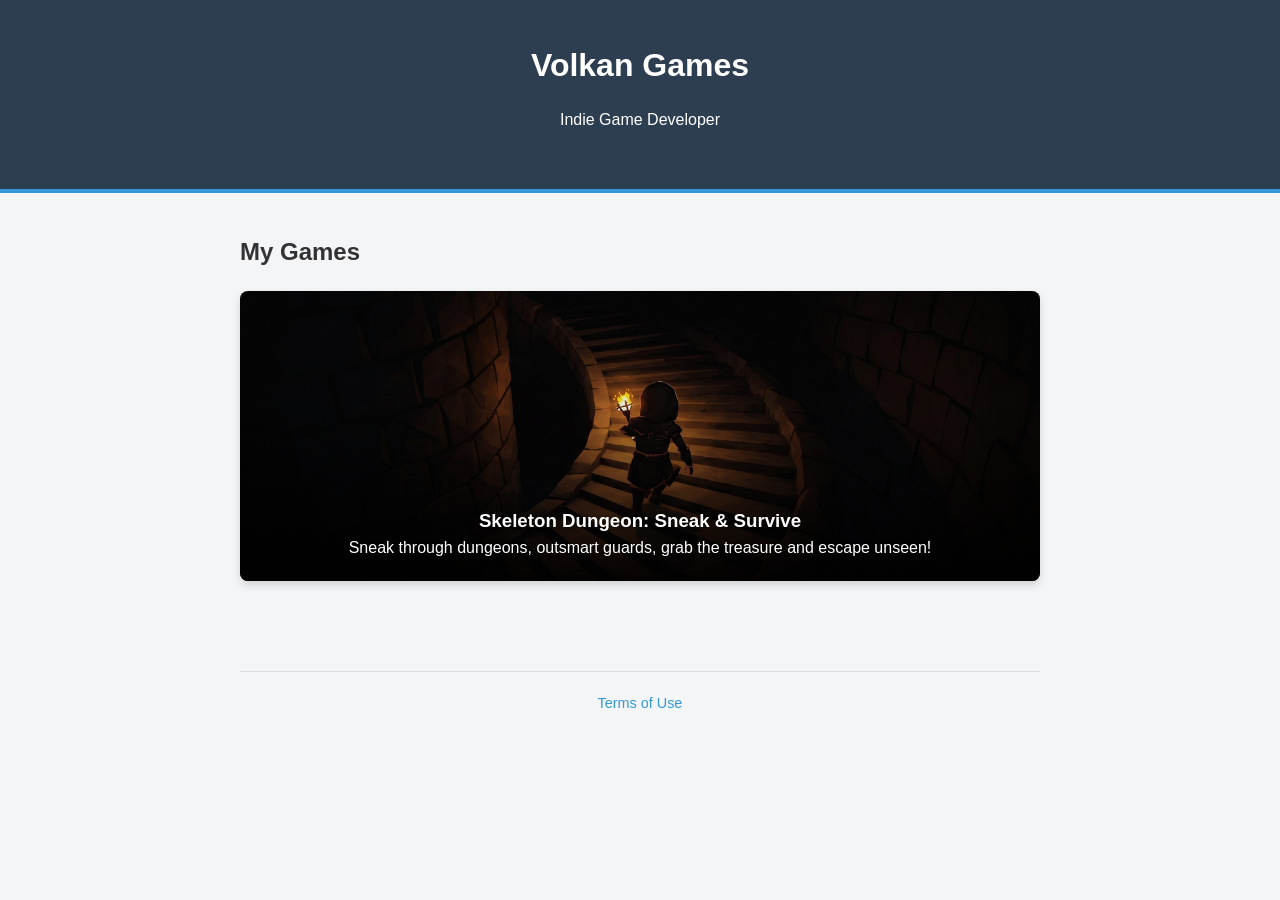
==== index.html @ 05a6f975 "Initial commit" ====
<!DOCTYPE html>
<html lang="en">
<head>
    <meta charset="UTF-8">
    <meta name="viewport" content="width=device-width, initial-scale=1.0">
    <title>Volkan Games</title>
    <link rel="stylesheet" href="style.css">
</head>
<body>
    <header>
        <h1>Volkan Games</h1>
        <p>Indie Game Developer</p>
    </header>
    
    <div class="container">
        <h2>My Games</h2>
        <div class="games-grid">
            <a href="game-stealth.html" class="game-card" style="background-image: url('images/skeletonDungeon.png');">
                <h3>Skeleton Dungeon: Sneak & Survive</h3>
                <p>Sneak through dungeons, outsmart guards, grab the treasure and escape unseen!</p>
            </a>
        </div>
    </div>

    <div class="container">
        <footer>
            <a href="terms.html">Terms of Use</a>
        </footer>
    </div>
</body>
</html>
---- style.css ----
body {
    font-family: -apple-system, BlinkMacSystemFont, "Segoe UI", Roboto, Helvetica, Arial, sans-serif;
    line-height: 1.6;
    margin: 0;
    padding: 0;
    background-color: #f4f5f7;
    color: #333;
}
.container {
    max-width: 800px;
    margin: 0 auto;
    padding: 20px;
}
header {
    text-align: center;
    padding: 40px 20px;
    background: #2c3e50;
    color: #fff;
    border-bottom: 4px solid #3498db;
}
header h1 {
    margin: 0 0 10px 0;
}
.games-grid {
    display: grid;
    grid-template-columns: repeat(auto-fit, minmax(250px, 1fr));
    gap: 20px;
    margin-top: 20px;
}
.game-card {
    padding: 20px;
    border-radius: 8px;
    box-shadow: 0 4px 8px rgba(0,0,0,0.15);
    text-align: center;
    text-decoration: none;
    color: #fff;
    transition: transform 0.2s, box-shadow 0.2s;
    background-size: cover;
    background-position: center;
    min-height: 250px;
    display: flex;
    flex-direction: column;
    justify-content: flex-end;
    position: relative;
    overflow: hidden;
}
.game-card::before {
    content: '';
    position: absolute;
    top: 0; left: 0; right: 0; bottom: 0;
    background: linear-gradient(to top, rgba(0,0,0,0.9) 0%, rgba(0,0,0,0.1) 60%);
    z-index: 1;
}
.game-card h3, .game-card p {
    position: relative;
    z-index: 2;
    margin: 0;
    padding: 0 10px;
    text-shadow: 1px 1px 3px rgba(0,0,0,0.5);
}
.game-card:hover {
    transform: translateY(-5px);
    box-shadow: 0 6px 12px rgba(0,0,0,0.1);
}
.btn {
    display: inline-block;
    padding: 10px 20px;
    background: #3498db;
    color: #fff;
    text-decoration: none;
    border-radius: 5px;
    margin-top: 15px;
}
.btn.play-store {
    background: #2ecc71;
    font-weight: bold;
    font-size: 1.1em;
}
.placeholder-img {
    background: #e1e4e8;
    height: 300px;
    display: flex;
    align-items: center;
    justify-content: center;
    border-radius: 8px;
    margin: 20px 0;
    color: #6a737d;
    border: 2px dashed #ccc;
}
footer {
    margin-top: 50px;
    text-align: center;
    font-size: 0.9em;
    padding: 20px 0;
    border-top: 1px solid #ddd;
}
footer a {
    color: #3498db;
    text-decoration: none;
    margin: 0 10px;
}
.nav-links {
    margin-bottom: 30px;
}
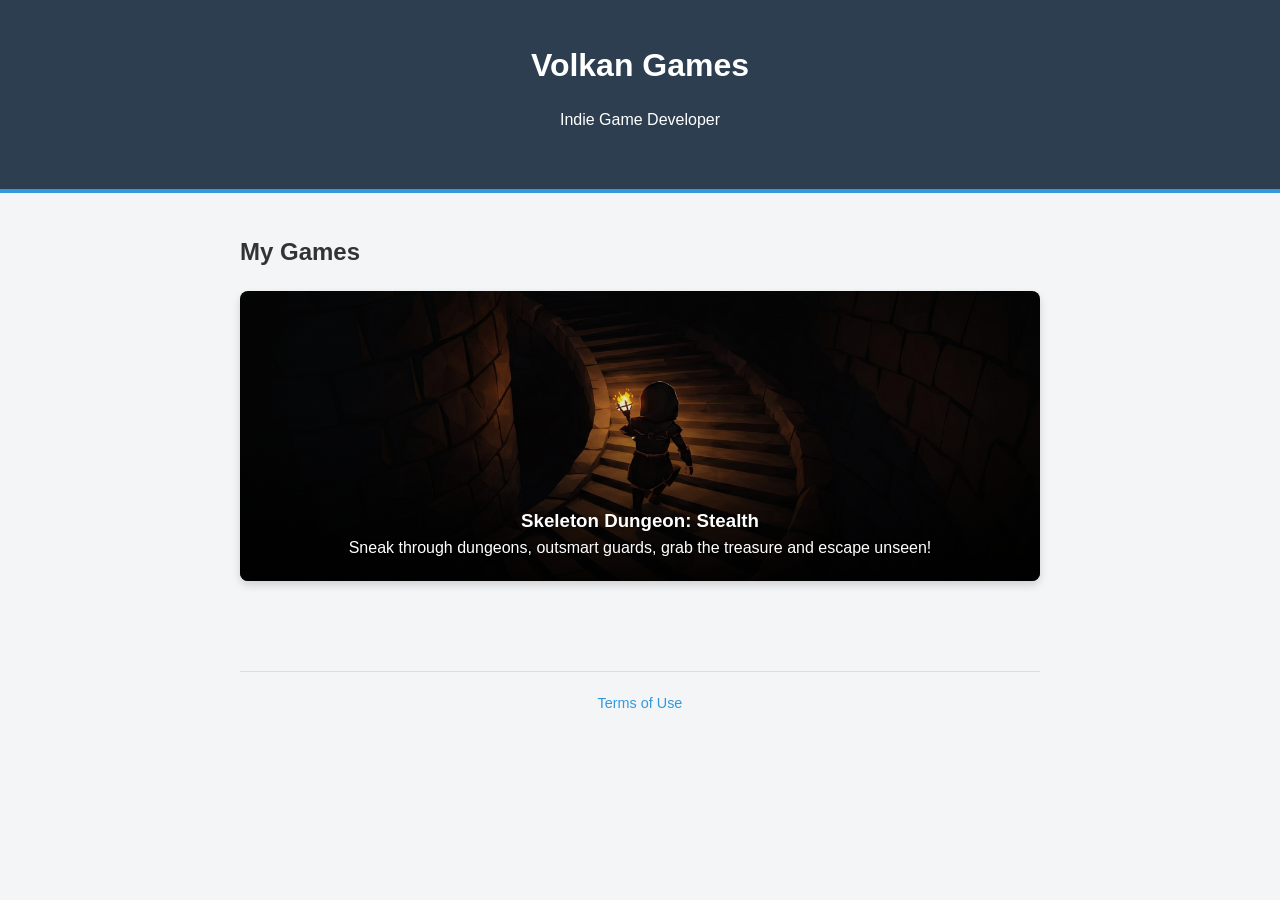
==== commit 0fad548e: "isim degisikligi" ====
--- a/index.html
+++ b/index.html
@@ -16,7 +16,7 @@
         <h2>My Games</h2>
         <div class="games-grid">
             <a href="game-stealth.html" class="game-card" style="background-image: url('images/skeletonDungeon.png');">
-                <h3>Skeleton Dungeon: Sneak & Survive</h3>
+                <h3>Skeleton Dungeon: Stealth</h3>
                 <p>Sneak through dungeons, outsmart guards, grab the treasure and escape unseen!</p>
             </a>
         </div>
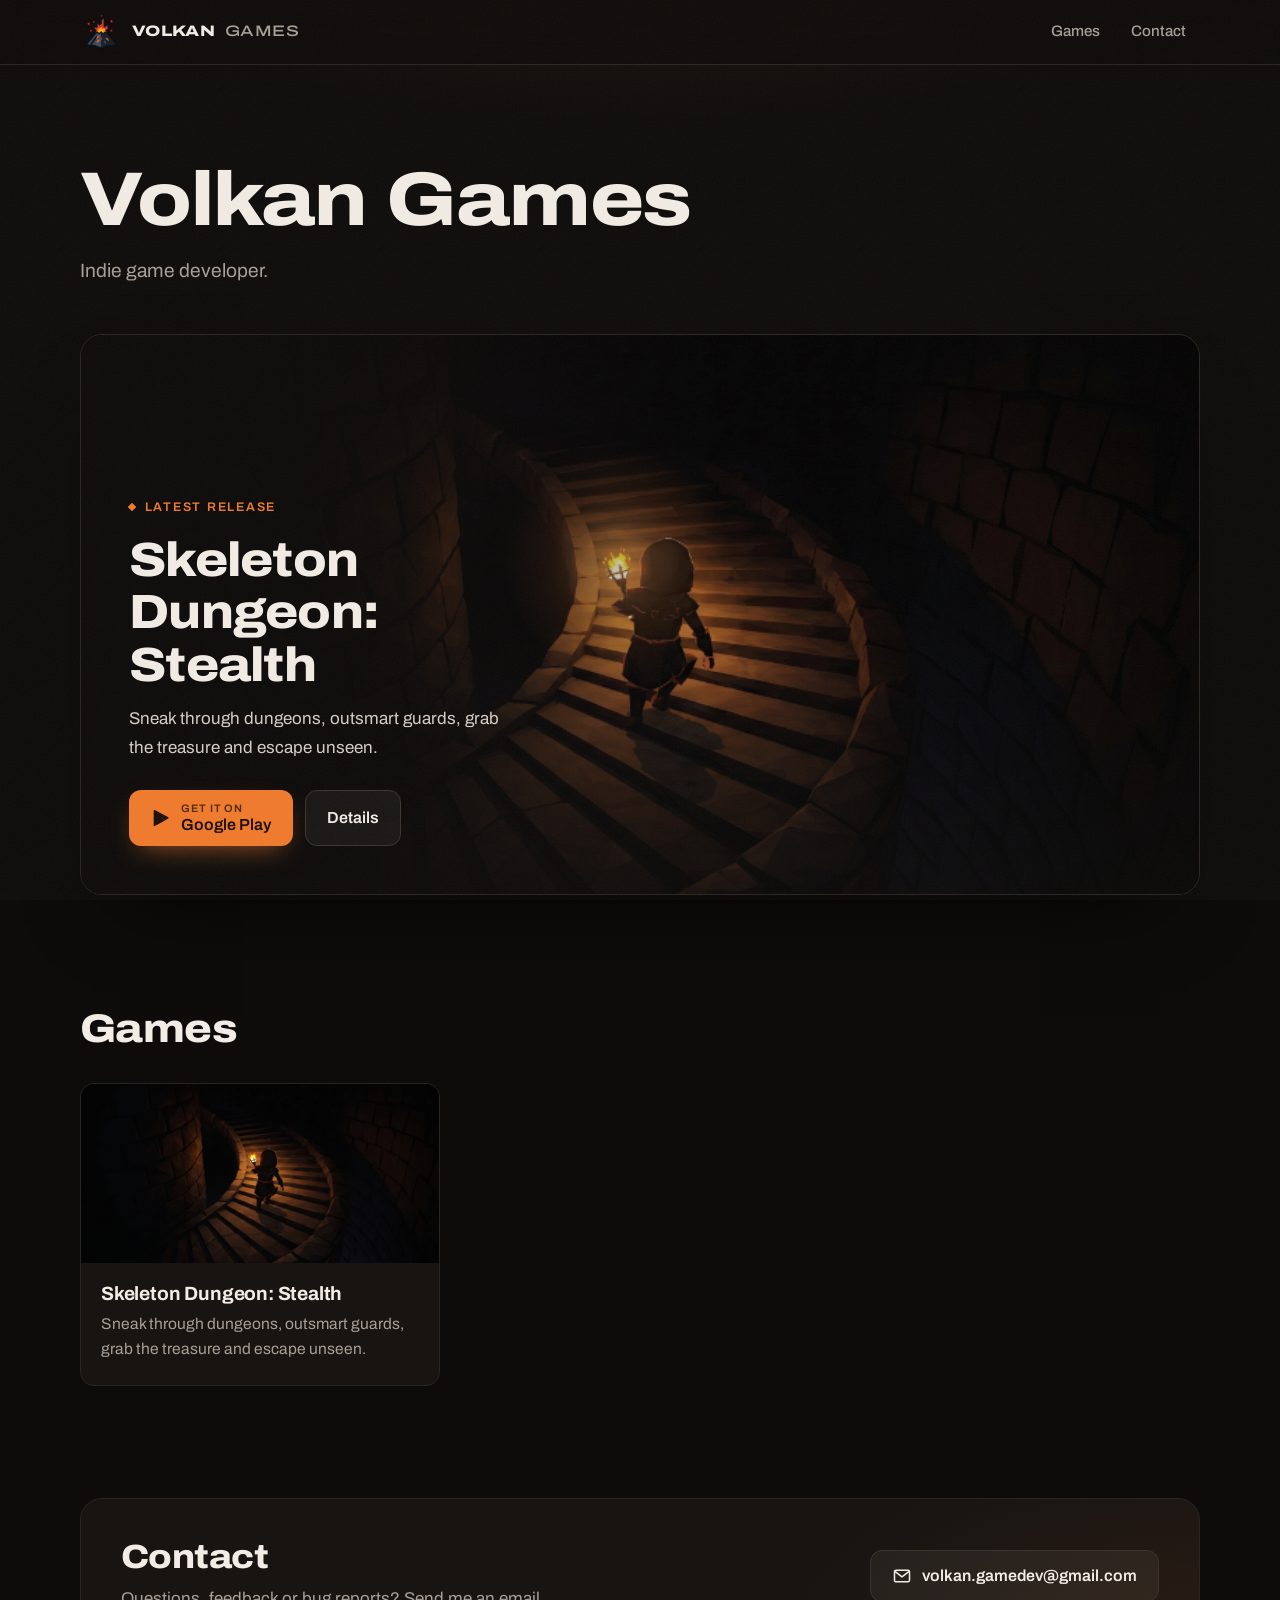
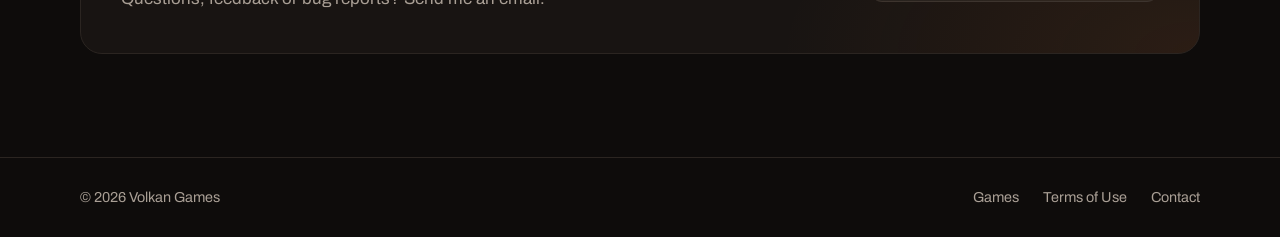
==== commit b65d1123: "tasarim degisikligi" ====
--- a/index.html
+++ b/index.html
@@ -4,28 +4,100 @@
     <meta charset="UTF-8">
     <meta name="viewport" content="width=device-width, initial-scale=1.0">
     <title>Volkan Games</title>
+    <meta name="description" content="Games by Volkan Games, an indie game developer.">
+    <meta name="theme-color" content="#0e0c0b">
+    <link rel="icon" href="images/logo-mark.png" type="image/png">
+    <link rel="apple-touch-icon" href="images/logo-mark.png">
+    <meta property="og:title" content="Volkan Games">
+    <meta property="og:description" content="Games by Volkan Games, an indie game developer.">
+    <meta property="og:url" content="https://volkandemir8.github.io/">
+    <meta property="og:image" content="https://volkandemir8.github.io/images/logo.png">
+    <link rel="preconnect" href="https://fonts.googleapis.com">
+    <link rel="preconnect" href="https://fonts.gstatic.com" crossorigin>
+    <link href="https://fonts.googleapis.com/css2?family=Archivo:wdth,wght@62..125,400..900&display=swap" rel="stylesheet">
     <link rel="stylesheet" href="style.css">
 </head>
 <body>
-    <header>
-        <h1>Volkan Games</h1>
-        <p>Indie Game Developer</p>
+    <a class="skip-link" href="#main">Skip to content</a>
+
+    <header class="site-header">
+        <div class="container">
+            <a class="brand" href="index.html"><img src="images/logo-mark-dark.png" alt="" width="34" height="34">Volkan <span>Games</span></a>
+            <nav class="site-nav" aria-label="Main">
+                <a href="#games">Games</a>
+                <a href="#contact">Contact</a>
+            </nav>
+        </div>
     </header>
-    
-    <div class="container">
-        <h2>My Games</h2>
-        <div class="games-grid">
-            <a href="game-stealth.html" class="game-card" style="background-image: url('images/skeletonDungeon.png');">
-                <h3>Skeleton Dungeon: Stealth</h3>
-                <p>Sneak through dungeons, outsmart guards, grab the treasure and escape unseen!</p>
-            </a>
+
+    <main id="main">
+        <section class="intro container">
+            <h1>Volkan Games</h1>
+            <p class="lede">Indie game developer.</p>
+        </section>
+
+        <section class="container" aria-labelledby="featured-title">
+            <div class="featured-card">
+                <div class="featured-media">
+                    <img src="images/skeletonDungeon.png" alt="A hooded figure carrying a torch down a dark spiral staircase" width="800" height="400">
+                    <span class="torch-glow" aria-hidden="true"></span>
+                </div>
+                <div class="featured-body">
+                    <p class="eyebrow">Latest release</p>
+                    <h2 id="featured-title">Skeleton Dungeon: Stealth</h2>
+                    <p>Sneak through dungeons, outsmart guards, grab the treasure and escape unseen.</p>
+                    <div class="actions">
+                        <a class="btn btn-primary btn-play" href="https://play.google.com/store/apps/details?id=com.volkangames.skeletondungeon">
+                            <svg viewBox="0 0 24 24" aria-hidden="true"><path fill="currentColor" d="M3.6 2.3c-.3.3-.4.7-.4 1.2v17c0 .5.1.9.4 1.2l.1.1 9.5-9.5v-.2L3.7 2.2l-.1.1zm12.8 12.8-3.2-3.2v-.2l3.2-3.2.1.1 3.8 2.1c1.1.6 1.1 1.6 0 2.2l-3.8 2.2h-.1zm-.1.1L13 11.9l-9.4 9.4c.3.4.9.4 1.5.1l11.2-6.2m0-6.4L5.1 2.6c-.6-.4-1.2-.3-1.5.1l9.4 9.3 3.3-3.2z"/></svg>
+                            <span><small>Get it on</small>Google Play</span>
+                        </a>
+                        <a class="btn btn-ghost" href="game-stealth.html">Details</a>
+                    </div>
+                </div>
+            </div>
+        </section>
+
+        <section class="section container" id="games" aria-labelledby="games-title">
+            <h2 class="section-title" id="games-title">Games</h2>
+
+            <ul class="game-grid">
+                <li>
+                    <a class="game-card" href="game-stealth.html">
+                        <div class="game-card-media">
+                            <img src="images/skeletonDungeon.png" alt="" width="800" height="400" loading="lazy">
+                        </div>
+                        <div class="game-card-body">
+                            <h3>Skeleton Dungeon: Stealth</h3>
+                            <p>Sneak through dungeons, outsmart guards, grab the treasure and escape unseen.</p>
+                        </div>
+                    </a>
+                </li>
+            </ul>
+        </section>
+
+        <section class="section container" id="contact" aria-labelledby="contact-title">
+            <div class="contact-card">
+                <div>
+                    <h2 id="contact-title">Contact</h2>
+                    <p>Questions, feedback or bug reports? Send me an email.</p>
+                </div>
+                <a class="btn btn-ghost" href="mailto:volkan.gamedev@gmail.com">
+                    <svg viewBox="0 0 24 24" fill="none" stroke="currentColor" stroke-width="1.8" stroke-linecap="round" stroke-linejoin="round" aria-hidden="true"><rect x="3" y="5" width="18" height="14" rx="2"/><path d="m3.5 6.5 8.5 6.5 8.5-6.5"/></svg>
+                    volkan.gamedev@gmail.com
+                </a>
+            </div>
+        </section>
+    </main>
+
+    <footer class="site-footer">
+        <div class="container">
+            <span>© 2026 Volkan Games</span>
+            <nav aria-label="Footer">
+                <a href="#games">Games</a>
+                <a href="terms.html">Terms of Use</a>
+                <a href="#contact">Contact</a>
+            </nav>
         </div>
-    </div>
-
-    <div class="container">
-        <footer>
-            <a href="terms.html">Terms of Use</a>
-        </footer>
-    </div>
+    </footer>
 </body>
-</html>+</html>
--- a/style.css
+++ b/style.css
@@ -1,104 +1,743 @@
+:root {
+    color-scheme: dark;
+
+    --bg: #0e0c0b;
+    --surface: #181412;
+    --surface-2: #211c19;
+    --line: #2b2521;
+    --line-strong: #3d342e;
+    --text: #f2ece5;
+    --text-soft: #d6cec5;
+    --muted: #a99f95;
+    --accent: #f07a2c;
+    --accent-hi: #ff9447;
+    --accent-ink: #1b0e05;
+    --link: #f6a46a;
+
+    --font: "Archivo", system-ui, -apple-system, "Segoe UI", Roboto, sans-serif;
+    --container: 1120px;
+    --gutter: clamp(1rem, 4vw, 2rem);
+    --radius-lg: 22px;
+    --radius: 14px;
+    --radius-sm: 10px;
+    --ease: cubic-bezier(0.2, 0.7, 0.2, 1);
+}
+
+*,
+*::before,
+*::after {
+    box-sizing: border-box;
+}
+
+html {
+    -webkit-text-size-adjust: 100%;
+    scroll-padding-top: 5rem;
+    background: var(--bg);
+}
+
+@media (prefers-reduced-motion: no-preference) {
+    html {
+        scroll-behavior: smooth;
+    }
+}
+
 body {
-    font-family: -apple-system, BlinkMacSystemFont, "Segoe UI", Roboto, Helvetica, Arial, sans-serif;
-    line-height: 1.6;
+    margin: 0;
+    min-height: 100dvh;
+    display: flex;
+    flex-direction: column;
+    background:
+        radial-gradient(1100px 520px at 50% -240px, rgba(240, 122, 44, 0.13), transparent 70%) no-repeat,
+        var(--bg);
+    color: var(--text);
+    font-family: var(--font);
+    font-size: 1.0625rem;
+    line-height: 1.65;
+    -webkit-font-smoothing: antialiased;
+}
+
+/* Film grain over everything, keeps the dark surfaces from looking flat */
+body::after {
+    content: "";
+    position: fixed;
+    inset: 0;
+    z-index: 100;
+    pointer-events: none;
+    opacity: 0.05;
+    background-image: url("data:image/svg+xml,%3Csvg xmlns='http://www.w3.org/2000/svg' width='160' height='160'%3E%3Cfilter id='n'%3E%3CfeTurbulence type='fractalNoise' baseFrequency='0.9' numOctaves='2' stitchTiles='stitch'/%3E%3C/filter%3E%3Crect width='100%25' height='100%25' filter='url(%23n)'/%3E%3C/svg%3E");
+}
+
+img {
+    display: block;
+    max-width: 100%;
+    height: auto;
+}
+
+a {
+    color: var(--link);
+    text-decoration-thickness: 1px;
+    text-underline-offset: 0.2em;
+}
+
+a:hover {
+    text-decoration-thickness: 2px;
+}
+
+:focus-visible {
+    outline: 2px solid var(--accent-hi);
+    outline-offset: 3px;
+    border-radius: 4px;
+}
+
+h1,
+h2,
+h3 {
+    margin: 0;
+    line-height: 1.1;
+    font-weight: 800;
+    letter-spacing: -0.015em;
+    text-wrap: balance;
+}
+
+p {
+    text-wrap: pretty;
+}
+
+.container {
+    width: 100%;
+    max-width: calc(var(--container) + var(--gutter) * 2);
+    margin-inline: auto;
+    padding-inline: var(--gutter);
+}
+
+main {
+    flex: 1;
+    padding-bottom: clamp(4rem, 8vw, 7rem);
+}
+
+.skip-link {
+    position: absolute;
+    top: 0.75rem;
+    left: 0.75rem;
+    z-index: 200;
+    padding: 0.6rem 1rem;
+    border-radius: var(--radius-sm);
+    background: var(--accent);
+    color: var(--accent-ink);
+    font-weight: 600;
+    text-decoration: none;
+    transform: translateY(-200%);
+}
+
+.skip-link:focus {
+    transform: none;
+}
+
+.eyebrow {
+    display: inline-flex;
+    align-items: center;
+    gap: 0.6rem;
+    margin: 0 0 1rem;
+    color: var(--accent);
+    font-size: 0.78rem;
+    font-weight: 600;
+    letter-spacing: 0.14em;
+    text-transform: uppercase;
+}
+
+/* Small rotated square, same as the sparks around the logo */
+.eyebrow::before {
+    content: "";
+    width: 6px;
+    height: 6px;
+    background: currentColor;
+    transform: rotate(45deg);
+}
+
+.lede {
+    margin: 1rem 0 0;
+    max-width: 38rem;
+    color: var(--muted);
+    font-size: clamp(1.05rem, 1.6vw, 1.2rem);
+}
+
+/* Header */
+
+.site-header {
+    position: sticky;
+    top: 0;
+    z-index: 50;
+    border-bottom: 1px solid var(--line);
+    background: rgba(14, 12, 11, 0.8);
+    -webkit-backdrop-filter: blur(14px) saturate(140%);
+    backdrop-filter: blur(14px) saturate(140%);
+}
+
+.site-header .container {
+    display: flex;
+    align-items: center;
+    justify-content: space-between;
+    gap: 1rem;
+    min-height: 4rem;
+}
+
+.brand {
+    display: inline-flex;
+    align-items: center;
+    gap: 0.6rem;
+    color: var(--text);
+    font-size: 0.95rem;
+    font-weight: 800;
+    font-stretch: 125%;
+    letter-spacing: 0.03em;
+    text-transform: uppercase;
+    text-decoration: none;
+}
+
+.brand img {
+    width: 42px;
+    height: 42px;
+    margin-block: -4px;
+}
+
+.brand span {
+    color: var(--muted);
+    font-weight: 500;
+}
+
+.site-nav {
+    display: flex;
+    gap: 0.25rem;
+}
+
+.site-nav a {
+    padding: 0.45rem 0.85rem;
+    border-radius: 999px;
+    color: var(--muted);
+    font-size: 0.95rem;
+    font-weight: 500;
+    text-decoration: none;
+    transition: color 200ms var(--ease), background-color 200ms var(--ease);
+}
+
+.site-nav a:hover,
+.site-nav a[aria-current="page"] {
+    color: var(--text);
+    background: var(--surface-2);
+}
+
+@media (max-width: 480px) {
+    .site-header .brand {
+        gap: 0.4rem;
+        font-size: 0.85rem;
+        font-stretch: 100%;
+        letter-spacing: 0.01em;
+    }
+
+    .site-header .brand img {
+        width: 36px;
+        height: 36px;
+    }
+
+    .site-nav a {
+        padding-inline: 0.6rem;
+        font-size: 0.9rem;
+    }
+}
+
+/* Buttons */
+
+.actions {
+    display: flex;
+    flex-wrap: wrap;
+    gap: 0.75rem;
+    margin-top: 1.75rem;
+}
+
+.btn {
+    display: inline-flex;
+    align-items: center;
+    justify-content: center;
+    gap: 0.65rem;
+    min-height: 3.25rem;
+    padding: 0.7rem 1.3rem;
+    border: 1px solid transparent;
+    border-radius: 12px;
+    font-size: 1rem;
+    font-weight: 600;
+    line-height: 1.2;
+    text-decoration: none;
+    transition:
+        background-color 200ms var(--ease),
+        border-color 200ms var(--ease),
+        transform 200ms var(--ease),
+        box-shadow 200ms var(--ease);
+}
+
+.btn:hover {
+    transform: translateY(-1px);
+}
+
+.btn:active {
+    transform: translateY(1px) scale(0.99);
+}
+
+.btn svg {
+    flex-shrink: 0;
+    width: 1.25em;
+    height: 1.25em;
+}
+
+.btn-primary {
+    background: var(--accent);
+    color: var(--accent-ink);
+    box-shadow: 0 10px 28px -12px rgba(240, 122, 44, 0.75);
+}
+
+.btn-primary:hover {
+    background: var(--accent-hi);
+    box-shadow: 0 14px 34px -12px rgba(255, 148, 71, 0.85);
+}
+
+.btn-ghost {
+    border-color: var(--line-strong);
+    background: rgba(255, 240, 225, 0.05);
+    color: var(--text);
+}
+
+.btn-ghost:hover {
+    border-color: #54473e;
+    background: rgba(255, 240, 225, 0.09);
+}
+
+.btn-play {
+    text-align: left;
+}
+
+.btn-play small {
+    display: block;
+    font-size: 0.68rem;
+    font-weight: 600;
+    letter-spacing: 0.08em;
+    text-transform: uppercase;
+    opacity: 0.75;
+}
+
+/* Torch flicker laid over the key art (flame sits at ~48% / 41%) */
+
+.torch-glow {
+    position: absolute;
+    left: 47.9%;
+    top: 40.5%;
+    width: 22%;
+    aspect-ratio: 1;
+    border-radius: 50%;
+    background: radial-gradient(circle, rgba(255, 176, 92, 0.38), rgba(255, 120, 40, 0.12) 38%, transparent 66%);
+    mix-blend-mode: screen;
+    pointer-events: none;
+    transform: translate(-50%, -50%);
+    animation: flicker 2.6s ease-in-out infinite;
+}
+
+@keyframes flicker {
+    0%, 100% { opacity: 0.85; transform: translate(-50%, -50%) scale(1); }
+    18% { opacity: 0.6; transform: translate(-50%, -50%) scale(0.95); }
+    40% { opacity: 1; transform: translate(-50%, -50%) scale(1.05); }
+    62% { opacity: 0.7; transform: translate(-50%, -50%) scale(0.97); }
+    80% { opacity: 0.95; transform: translate(-50%, -50%) scale(1.02); }
+}
+
+/* Home: intro */
+
+.intro {
+    padding-top: clamp(3rem, 8vw, 6rem);
+    padding-bottom: clamp(2rem, 4vw, 3rem);
+}
+
+.intro h1 {
+    max-width: 16ch;
+    font-size: clamp(2.4rem, 6.4vw, 4.75rem);
+    font-stretch: 115%;
+    line-height: 1.02;
+}
+
+/* Home: featured game */
+
+.featured-card {
+    position: relative;
+    overflow: hidden;
+    border: 1px solid var(--line);
+    border-radius: var(--radius-lg);
+    background: var(--surface);
+    box-shadow: 0 40px 80px -40px rgba(0, 0, 0, 0.8), 0 0 0 1px rgba(255, 240, 225, 0.02) inset;
+}
+
+.featured-media {
+    position: relative;
+    aspect-ratio: 2 / 1;
+}
+
+.featured-media img {
+    width: 100%;
+    height: 100%;
+    object-fit: cover;
+}
+
+.featured-body {
+    padding: 1.5rem 1.25rem 1.75rem;
+}
+
+.featured-body h2 {
+    font-size: clamp(1.9rem, 4vw, 3rem);
+    font-stretch: 112%;
+}
+
+.featured-body > p:not(.eyebrow) {
+    margin: 0.85rem 0 0;
+    max-width: 26rem;
+    color: var(--text-soft);
+}
+
+@media (min-width: 1000px) {
+    .featured-card {
+        display: grid;
+    }
+
+    .featured-media,
+    .featured-body {
+        grid-area: 1 / 1;
+    }
+
+    .featured-media::after {
+        content: "";
+        position: absolute;
+        inset: 0;
+        background:
+            linear-gradient(90deg, rgba(14, 12, 11, 0.94) 0%, rgba(14, 12, 11, 0.7) 30%, rgba(14, 12, 11, 0) 58%),
+            linear-gradient(0deg, rgba(14, 12, 11, 0.6) 0%, rgba(14, 12, 11, 0) 40%);
+    }
+
+    .featured-body {
+        position: relative;
+        align-self: end;
+        max-width: 30rem;
+        padding: 3rem;
+    }
+}
+
+/* Sections */
+
+.section {
+    padding-top: clamp(4rem, 9vw, 7rem);
+}
+
+.section-title {
+    margin-bottom: 2rem;
+    font-size: clamp(1.75rem, 3.4vw, 2.5rem);
+    font-stretch: 112%;
+}
+
+/* Game grid */
+
+.game-grid {
+    display: grid;
+    grid-template-columns: repeat(auto-fill, minmax(min(100%, 320px), 1fr));
+    gap: 1.25rem;
     margin: 0;
     padding: 0;
-    background-color: #f4f5f7;
-    color: #333;
-}
-.container {
-    max-width: 800px;
-    margin: 0 auto;
-    padding: 20px;
-}
-header {
-    text-align: center;
-    padding: 40px 20px;
-    background: #2c3e50;
-    color: #fff;
-    border-bottom: 4px solid #3498db;
-}
-header h1 {
-    margin: 0 0 10px 0;
-}
-.games-grid {
-    display: grid;
-    grid-template-columns: repeat(auto-fit, minmax(250px, 1fr));
-    gap: 20px;
-    margin-top: 20px;
-}
+    list-style: none;
+}
+
 .game-card {
-    padding: 20px;
-    border-radius: 8px;
-    box-shadow: 0 4px 8px rgba(0,0,0,0.15);
-    text-align: center;
+    display: flex;
+    flex-direction: column;
+    height: 100%;
+    overflow: hidden;
+    border: 1px solid var(--line);
+    border-radius: var(--radius);
+    background: var(--surface);
+    color: inherit;
     text-decoration: none;
-    color: #fff;
-    transition: transform 0.2s, box-shadow 0.2s;
-    background-size: cover;
-    background-position: center;
-    min-height: 250px;
-    display: flex;
-    flex-direction: column;
-    justify-content: flex-end;
+    transition: border-color 250ms var(--ease), transform 250ms var(--ease), box-shadow 250ms var(--ease);
+}
+
+.game-card:hover {
+    border-color: #4a3c32;
+    transform: translateY(-3px);
+    box-shadow: 0 24px 48px -28px rgba(240, 122, 44, 0.35);
+}
+
+.game-card-media {
+    overflow: hidden;
+    aspect-ratio: 2 / 1;
+    background: var(--surface-2);
+}
+
+.game-card-media img {
+    width: 100%;
+    height: 100%;
+    object-fit: cover;
+    transition: transform 600ms var(--ease);
+}
+
+.game-card:hover .game-card-media img {
+    transform: scale(1.05);
+}
+
+.game-card-body {
+    padding: 1.25rem 1.25rem 1.4rem;
+}
+
+.game-card h3 {
+    font-size: 1.2rem;
+    font-weight: 700;
+    letter-spacing: -0.01em;
+}
+
+.game-card p {
+    margin: 0.4rem 0 0;
+    color: var(--muted);
+    font-size: 0.975rem;
+}
+
+/* Contact */
+
+.contact-card {
+    display: flex;
+    flex-wrap: wrap;
+    align-items: center;
+    justify-content: space-between;
+    gap: 1.5rem 3rem;
+    padding: clamp(1.5rem, 4vw, 2.5rem);
+    border: 1px solid var(--line);
+    border-radius: var(--radius-lg);
+    background:
+        radial-gradient(600px 300px at 100% 100%, rgba(240, 122, 44, 0.09), transparent 70%),
+        var(--surface);
+}
+
+.contact-card h2 {
+    font-size: clamp(1.6rem, 3vw, 2.1rem);
+    font-stretch: 112%;
+}
+
+.contact-card p {
+    margin: 0.6rem 0 0;
+    color: var(--muted);
+}
+
+/* Breadcrumb */
+
+.breadcrumb {
+    display: flex;
+    flex-wrap: wrap;
+    align-items: center;
+    gap: 0.5rem;
+    padding-block: 1.75rem;
+    color: var(--muted);
+    font-size: 0.9rem;
+}
+
+.breadcrumb a {
+    color: var(--muted);
+    text-decoration: none;
+}
+
+.breadcrumb a:hover {
+    color: var(--text);
+}
+
+.breadcrumb [aria-current] {
+    color: var(--text-soft);
+}
+
+.breadcrumb .sep {
+    opacity: 0.5;
+}
+
+/* Game page */
+
+.game-hero {
     position: relative;
     overflow: hidden;
-}
-.game-card::before {
-    content: '';
-    position: absolute;
-    top: 0; left: 0; right: 0; bottom: 0;
-    background: linear-gradient(to top, rgba(0,0,0,0.9) 0%, rgba(0,0,0,0.1) 60%);
-    z-index: 1;
-}
-.game-card h3, .game-card p {
-    position: relative;
-    z-index: 2;
+    aspect-ratio: 2 / 1;
+    border: 1px solid var(--line);
+    border-radius: var(--radius-lg);
+    box-shadow: 0 40px 80px -40px rgba(0, 0, 0, 0.8);
+}
+
+.game-hero img {
+    width: 100%;
+    height: 100%;
+    object-fit: cover;
+}
+
+.game-content {
+    max-width: 780px;
+    margin-top: clamp(2rem, 5vw, 3.5rem);
+}
+
+.game-content h1 {
+    font-size: clamp(2.2rem, 5vw, 3.75rem);
+    font-stretch: 112%;
+    line-height: 1.02;
+}
+
+.game-content .actions {
+    margin-bottom: 2.5rem;
+}
+
+.game-links {
+    display: flex;
+    flex-wrap: wrap;
+    gap: 0.5rem 1.5rem;
+    margin: 2.5rem 0 0;
+    padding: 1.5rem 0 0;
+    border-top: 1px solid var(--line);
+    list-style: none;
+    font-size: 0.95rem;
+}
+
+/* Long-form text (game description, legal pages) */
+
+.prose {
+    max-width: 68ch;
+    color: var(--text-soft);
+}
+
+.prose > :first-child {
+    margin-top: 0;
+}
+
+.prose p {
+    margin: 0 0 1.1em;
+}
+
+.prose h2 {
+    margin: 2.75rem 0 0.85rem;
+    padding-top: 2rem;
+    border-top: 1px solid var(--line);
+    color: var(--text);
+    font-size: 1.3rem;
+    font-weight: 700;
+    letter-spacing: -0.01em;
+}
+
+.prose ul {
+    margin: 0 0 1.1em;
+    padding-left: 1.25rem;
+}
+
+.prose li {
+    margin-bottom: 0.55rem;
+}
+
+.prose li::marker {
+    color: var(--accent);
+}
+
+.prose strong {
+    color: var(--text);
+    font-weight: 600;
+}
+
+/* Legal documents */
+
+.doc {
+    max-width: calc(780px + var(--gutter) * 2);
+}
+
+.doc-head {
+    padding-bottom: 2.5rem;
+    margin-bottom: 2.5rem;
+    border-bottom: 1px solid var(--line);
+}
+
+.doc-head h1 {
+    font-size: clamp(2.2rem, 5vw, 3.25rem);
+    font-stretch: 112%;
+}
+
+.doc-head .meta {
+    margin: 0.85rem 0 0;
+    color: var(--muted);
+    font-size: 0.95rem;
+}
+
+.doc .prose h2:first-of-type {
+    margin-top: 2.5rem;
+}
+
+/* 404 */
+
+.not-found {
+    display: grid;
+    place-items: center;
+    padding-top: clamp(4rem, 12vw, 8rem);
+    text-align: center;
+}
+
+.not-found .code {
     margin: 0;
-    padding: 0 10px;
-    text-shadow: 1px 1px 3px rgba(0,0,0,0.5);
-}
-.game-card:hover {
-    transform: translateY(-5px);
-    box-shadow: 0 6px 12px rgba(0,0,0,0.1);
-}
-.btn {
-    display: inline-block;
-    padding: 10px 20px;
-    background: #3498db;
-    color: #fff;
+    color: transparent;
+    font-size: clamp(6rem, 22vw, 11rem);
+    font-stretch: 125%;
+    font-weight: 900;
+    line-height: 1;
+    -webkit-text-stroke: 2px var(--line-strong);
+}
+
+.not-found h1 {
+    margin-top: 1rem;
+    font-size: clamp(1.75rem, 4vw, 2.5rem);
+    font-stretch: 112%;
+}
+
+.not-found p {
+    color: var(--muted);
+}
+
+.not-found .actions {
+    justify-content: center;
+}
+
+/* Footer */
+
+.site-footer {
+    border-top: 1px solid var(--line);
+    color: var(--muted);
+    font-size: 0.9rem;
+}
+
+.site-footer .container {
+    display: flex;
+    flex-wrap: wrap;
+    justify-content: space-between;
+    gap: 0.5rem 1.5rem;
+    padding-block: 1.75rem;
+}
+
+.site-footer nav {
+    display: flex;
+    flex-wrap: wrap;
+    gap: 0.5rem 1.5rem;
+}
+
+.site-footer a {
+    color: var(--muted);
     text-decoration: none;
-    border-radius: 5px;
-    margin-top: 15px;
-}
-.btn.play-store {
-    background: #2ecc71;
-    font-weight: bold;
-    font-size: 1.1em;
-}
-.placeholder-img {
-    background: #e1e4e8;
-    height: 300px;
-    display: flex;
-    align-items: center;
-    justify-content: center;
-    border-radius: 8px;
-    margin: 20px 0;
-    color: #6a737d;
-    border: 2px dashed #ccc;
-}
-footer {
-    margin-top: 50px;
-    text-align: center;
-    font-size: 0.9em;
-    padding: 20px 0;
-    border-top: 1px solid #ddd;
-}
-footer a {
-    color: #3498db;
-    text-decoration: none;
-    margin: 0 10px;
-}
-.nav-links {
-    margin-bottom: 30px;
-}+}
+
+.site-footer a:hover,
+.site-footer a[aria-current="page"] {
+    color: var(--text);
+}
+
+@media (prefers-reduced-motion: reduce) {
+    *,
+    *::before,
+    *::after {
+        animation: none !important;
+        transition: none !important;
+    }
+}
